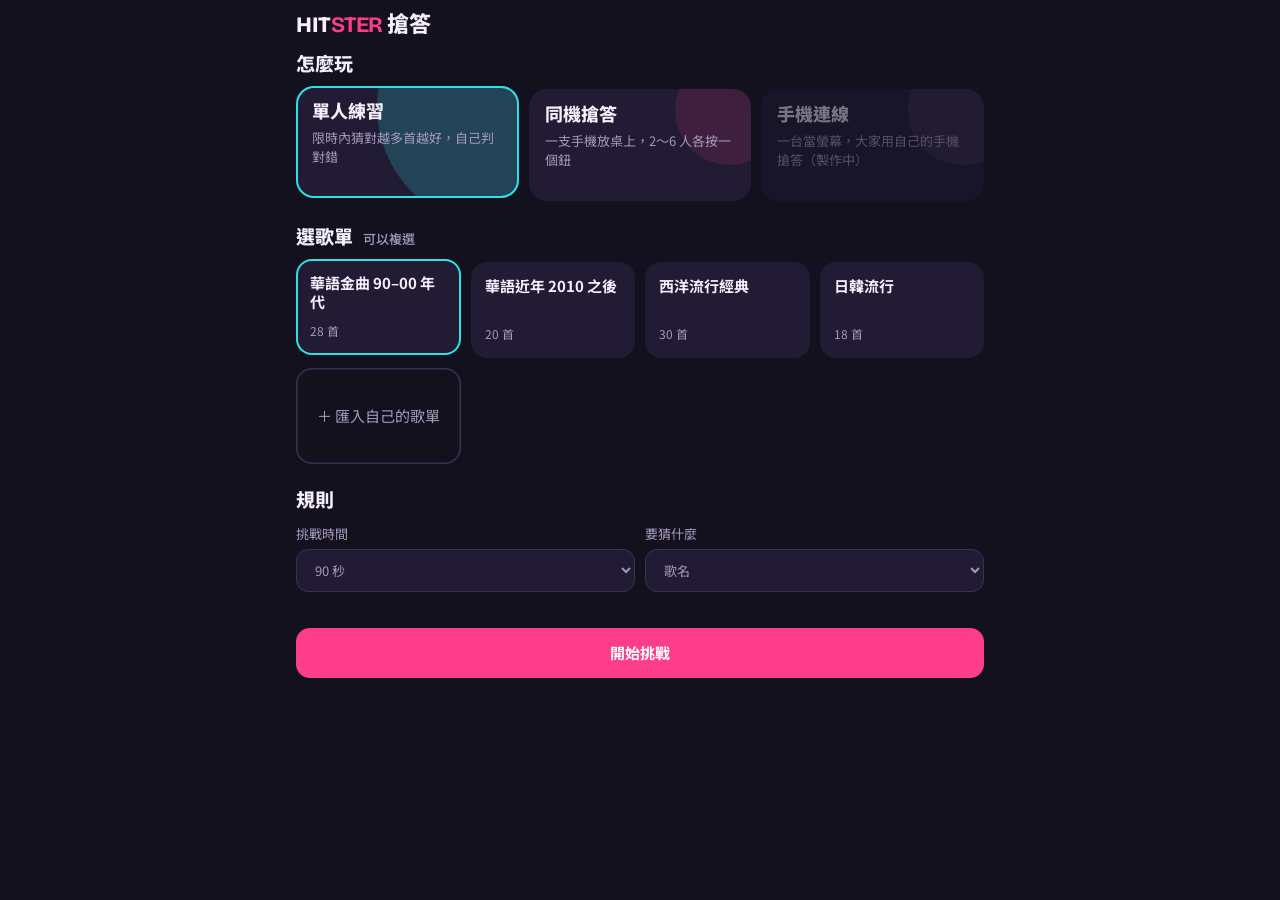
==== classic.html @ 46eaceb6 "Add files via upload 完全更新" ====
<!doctype html>
<html lang="zh-Hant">
<head>
<meta charset="utf-8">
<meta name="viewport" content="width=device-width,initial-scale=1,viewport-fit=cover,user-scalable=no">
<meta name="theme-color" content="#14111f">
<title>朋友版 Hitster（舊版）</title>
<link rel="preconnect" href="https://fonts.googleapis.com">
<link rel="preconnect" href="https://fonts.gstatic.com" crossorigin>
<link rel="stylesheet" href="https://fonts.googleapis.com/css2?family=Bricolage+Grotesque:opsz,wght@12..96,500;12..96,800&family=Noto+Sans+TC:wght@400;500;700;900&display=swap">
<style>
/* Layout: one-screen phone app. Setup → round (song + buzz pads) → reveal/scoreboard */
:root{
  --ink:#14111f; --surface:#211b33; --line:#3a3152;
  --fg:#f4effc; --muted:#a399bd;
  --pink:#ff3d8b; --cyan:#2de2e6; --sun:#ffd23f; --lime:#9be564; --violet:#a98bff; --orange:#ff9f45;
  --display:"Bricolage Grotesque","Noto Sans TC",system-ui,sans-serif;
  --body:"Noto Sans TC",system-ui,-apple-system,"PingFang TC",sans-serif;
  color-scheme:dark;
}
*{box-sizing:border-box}
html,body{height:100%}
body{margin:0;background:var(--ink);color:var(--fg);font:15px/1.6 var(--body);-webkit-tap-highlight-color:transparent;overscroll-behavior:none}
button,input,select,textarea{font:inherit;color:inherit}
button{cursor:pointer;touch-action:manipulation}
:focus-visible{outline:2px solid var(--cyan);outline-offset:2px}
[hidden]{display:none!important}

.app{min-height:100%;display:flex;flex-direction:column;max-width:720px;margin:0 auto;padding-inline:16px;padding-top:env(safe-area-inset-top,0px);padding-bottom:calc(14px + env(safe-area-inset-bottom,0px))}
header.top{display:flex;align-items:center;justify-content:space-between;gap:12px;padding-block:14px}
.logo{font:800 22px/1 var(--display);letter-spacing:-.02em}
.logo b{color:var(--pink)}
.linkbtn{background:none;border:0;color:var(--muted);padding:6px 4px}

h2{font:800 19px/1.2 var(--display);margin:0;display:flex;align-items:baseline;gap:10px;flex-wrap:wrap}
h2 small{font:500 13px var(--body);color:var(--muted)}
.note{font-size:13px;color:var(--muted);margin:0}
.err{color:var(--pink)}
.btn{border:0;border-radius:14px;padding:13px 22px;font-weight:700;background:var(--fg);color:var(--ink);min-height:50px}
.btn.pink{background:var(--pink);color:#fff}
.btn.ghost{background:transparent;color:var(--fg);box-shadow:inset 0 0 0 1.5px var(--line)}
.btn.small{padding:7px 14px;min-height:38px;border-radius:10px;font-weight:500}
.btn:disabled{opacity:.45}
.row{display:flex;flex-wrap:wrap;gap:10px}
.input{flex:1;min-width:0;background:var(--surface);border:1.5px solid var(--line);border-radius:12px;padding:10px 14px}
.input:focus{border-color:var(--cyan);outline:none}
textarea.input{min-height:150px;resize:vertical;width:100%}

/* ---------- setup ---------- */
.setup{display:flex;flex-direction:column;gap:26px;padding-block:4px 20px}
.block{display:flex;flex-direction:column;gap:12px}
.lists{display:grid;grid-template-columns:repeat(auto-fill,minmax(150px,1fr));gap:10px}
.list{position:relative;text-align:left;border:0;border-radius:16px;padding:14px;min-height:96px;background:var(--surface);display:flex;flex-direction:column;justify-content:space-between;gap:8px;box-shadow:inset 0 0 0 2px transparent}
.list .n{font-weight:700;line-height:1.3}
.list .c{font-size:12px;color:var(--muted)}
.list[aria-pressed="true"]{box-shadow:inset 0 0 0 2px var(--cyan)}
.list .mine{position:absolute;top:10px;right:10px;font-size:11px;color:var(--ink);background:var(--sun);border-radius:6px;padding:0 6px}
.list.add{background:transparent;box-shadow:inset 0 0 0 1.5px var(--line);align-items:center;justify-content:center;color:var(--muted);text-align:center}

.players{display:flex;flex-wrap:wrap;gap:8px}
.chip{display:flex;align-items:center;gap:6px;border-radius:999px;padding:4px 6px 4px 12px;background:var(--surface);font-weight:500}
.chip i{width:10px;height:10px;border-radius:50%;flex:none}
.chip button{border:0;background:var(--line);width:24px;height:24px;border-radius:50%;font-size:12px;line-height:1}
.opts{display:grid;grid-template-columns:repeat(auto-fit,minmax(150px,1fr));gap:10px}
.opt{display:flex;flex-direction:column;gap:4px;font-size:13px;color:var(--muted)}
.opt select{flex:none;width:100%}

/* ---------- import sheet ---------- */
.sheet{position:fixed;inset:0;background:rgba(10,8,16,.7);display:flex;align-items:flex-end;justify-content:center;z-index:20}
.sheet .panel{width:100%;max-width:720px;max-height:92%;overflow:auto;background:var(--ink);border-radius:22px 22px 0 0;padding:20px 16px calc(20px + env(safe-area-inset-bottom,0px));display:flex;flex-direction:column;gap:12px;box-shadow:0 -1px 0 var(--line)}

/* ---------- round ---------- */
.round{flex:1;display:flex;flex-direction:column;gap:14px;min-height:0}
.hud{display:flex;justify-content:space-between;align-items:center;font-size:13px;color:var(--muted);font-variant-numeric:tabular-nums}
.stage{flex:1;display:flex;flex-direction:column;align-items:center;justify-content:center;gap:16px;text-align:center;min-height:240px}
.big{font:800 clamp(28px,7.5vw,42px)/1.1 var(--display);letter-spacing:-.02em;text-wrap:balance;margin:0}
.record{width:min(52vw,210px);aspect-ratio:1;max-width:100%;border-radius:50%;
  background:radial-gradient(circle,var(--pink) 0 14%,var(--ink) 14.5% 16%,transparent 16.5%),
  repeating-radial-gradient(circle,#0c0a13 0 2px,#1d1830 2px 4px);
  box-shadow:0 0 0 6px var(--surface),0 18px 50px -10px rgba(255,61,139,.35)}
.spin{animation:spin 1.8s linear infinite}
.paused .spin{animation-play-state:paused}
@keyframes spin{to{transform:rotate(360deg)}}
.timer{font:800 18px var(--display);font-variant-numeric:tabular-nums;color:var(--muted)}
.bar{width:min(70vw,300px);height:6px;border-radius:3px;background:var(--surface);overflow:hidden}
.bar i{display:block;height:100%;width:0;background:var(--cyan)}

.buzzed{font:800 clamp(30px,9vw,48px)/1.1 var(--display)}
.answer{display:flex;gap:14px;align-items:center;text-align:left;background:var(--surface);border-radius:18px;padding:14px;max-width:100%}
.answer img{width:84px;height:84px;border-radius:12px;flex:none;background:var(--line)}
.answer > div{min-width:0}
.answer .y{font:800 36px/1 var(--display);color:var(--sun);font-variant-numeric:tabular-nums}
.answer .t{font-weight:700;font-size:18px;line-height:1.3}

.pads{display:grid;gap:8px;grid-template-columns:repeat(var(--cols,2),minmax(0,1fr))}
.pad{border:0;border-radius:18px;min-height:clamp(70px,13vh,120px);font:800 20px var(--display);color:#14111f;background:var(--c);display:flex;flex-direction:column;align-items:center;justify-content:center;gap:2px;user-select:none;-webkit-user-select:none;transition:transform .08s,opacity .2s}
.pad:active{transform:scale(.97)}
.pad small{font:500 12px var(--body);opacity:.75}
.pad.out{opacity:.22}
.pad.win{outline:4px solid var(--fg);outline-offset:2px}

.board{display:flex;flex-direction:column;gap:6px;width:100%;max-width:420px}
.score{display:grid;grid-template-columns:12px minmax(0,1fr) auto;gap:10px;align-items:center;background:var(--surface);border-radius:12px;padding:8px 14px;text-align:left}
.score i{width:12px;height:12px;border-radius:50%}
.score b{font:800 20px var(--display);font-variant-numeric:tabular-nums}
.score.lead{box-shadow:inset 0 0 0 2px var(--sun)}
.adj{display:flex;gap:4px}
.adj button{width:30px;height:30px;border-radius:8px;border:0;background:var(--line)}

/* ---------- motion ---------- */
.stage:not([hidden]){animation:enter .38s cubic-bezier(.2,.9,.25,1) both}
@keyframes enter{from{opacity:0;transform:translateY(14px) scale(.98)}}
.disc{position:relative;display:grid;place-items:center}
.disc::before,.disc::after{content:"";position:absolute;inset:0;border-radius:50%;border:2px solid var(--pink);animation:ripple 2.4s ease-out infinite;pointer-events:none}
.disc::after{animation-delay:1.2s;border-color:var(--cyan)}
.paused .disc::before,.paused .disc::after{animation-play-state:paused;opacity:0}
@keyframes ripple{from{transform:scale(1);opacity:.7}to{transform:scale(1.65);opacity:0}}
.bar i{transition:width .25s linear,background .3s}
.bar.hot i{background:var(--pink)}
.timer.hot{color:var(--pink);animation:tick 1s ease-in-out infinite}
@keyframes tick{50%{transform:scale(1.15)}}
.flash{position:fixed;inset:0;pointer-events:none;z-index:30;background:var(--flash,var(--pink));opacity:0}
.flash.go{animation:flash .6s ease-out}
@keyframes flash{0%{opacity:.85}100%{opacity:0}}
.slam{animation:slam .55s cubic-bezier(.2,1.6,.4,1) both}
@keyframes slam{from{transform:scale(2.4) rotate(-6deg);opacity:0}}
.shake{animation:shake .42s}
@keyframes shake{20%,60%{transform:translateX(-10px)}40%,80%{transform:translateX(10px)}}
.answer.flipin{animation:flipin .65s cubic-bezier(.2,.9,.3,1.2) both}
@keyframes flipin{from{transform:perspective(700px) rotateY(-95deg);opacity:0}}
.answer.flipin .t,.answer.flipin .note{animation:enter .4s .5s both}
.pad.win{animation:lit .6s}
@keyframes lit{0%{transform:scale(1.08);filter:brightness(1.35)}}
.pad.pop small{display:inline-block;animation:pop .55s cubic-bezier(.2,1.8,.4,1)}
@keyframes pop{40%{transform:scale(2)}}
.pad.justout{animation:shake .4s}
.score{animation:enter .35s both;animation-delay:calc(var(--i,0) * 70ms)}
.btn{transition:transform .1s,opacity .2s}
.btn:active:not(:disabled){transform:scale(.96)}
.list{transition:transform .18s,box-shadow .2s}
.list[aria-pressed="true"]{transform:translateY(-3px)}
.sheet:not([hidden]) .panel{animation:sheetup .35s cubic-bezier(.2,.9,.25,1) both}
@keyframes sheetup{from{transform:translateY(100%)}}
#fx{position:fixed;inset:0;width:100%;height:100%;pointer-events:none;z-index:31}
.setup > .block:last-child{position:sticky;bottom:0;z-index:5;margin-top:-10px;padding:20px 0 calc(4px + env(safe-area-inset-bottom,0px));background:linear-gradient(transparent,var(--ink) 34%)}

/* ---------- modes ---------- */
.modes{display:grid;grid-template-columns:repeat(3,minmax(0,1fr));gap:10px}
.mode{position:relative;overflow:hidden;text-align:left;border:0;border-radius:18px;padding:16px;min-height:112px;background:var(--surface);display:flex;flex-direction:column;gap:6px;box-shadow:inset 0 0 0 2px transparent;transition:transform .3s cubic-bezier(.2,.9,.25,1),box-shadow .2s}
.mode b{position:relative;font:800 18px/1.2 var(--display)}
.mode span{position:relative;font-size:13px;color:var(--muted);line-height:1.45}
.mode::before{content:"";position:absolute;right:-34px;top:-34px;width:110px;height:110px;border-radius:50%;background:var(--c);opacity:.13;transition:transform .6s cubic-bezier(.2,.9,.25,1),opacity .3s}
.mode[aria-pressed="true"]{box-shadow:inset 0 0 0 2px var(--c);transform:translateY(-3px)}
.mode[aria-pressed="true"]::before{transform:scale(2.2);opacity:.2}
.mode:disabled{opacity:.45;cursor:default}
@media (max-width:540px){.modes{grid-template-columns:1fr}.mode{min-height:0}}

/* ---------- practice ---------- */
.practice{flex:1;display:flex;flex-direction:column;gap:10px;min-height:0}
.phud{display:flex;align-items:flex-end;justify-content:space-between;gap:12px}
.clock{font:800 34px/1 var(--display);font-variant-numeric:tabular-nums;letter-spacing:-.02em;display:inline-block}
.clock.hot{color:var(--pink);animation:tick 1s ease-in-out infinite}
.tally{display:flex;align-items:baseline;gap:8px}
.count{font:800 34px/1 var(--display);color:var(--lime);font-variant-numeric:tabular-nums;display:inline-block}
.count.bump{animation:bump .5s cubic-bezier(.2,1.8,.4,1)}
@keyframes bump{40%{transform:scale(1.7)}}
.streak{align-self:center;font:700 13px/1.6 var(--body);color:var(--ink);background:var(--sun);border-radius:999px;padding:1px 10px}
.streak.on{animation:pop .5s cubic-bezier(.2,1.8,.4,1)}
.tbar{height:8px;border-radius:4px;background:var(--surface);overflow:hidden}
.tbar i{display:block;height:100%;transform-origin:left;background:linear-gradient(90deg,var(--cyan),var(--violet),var(--pink),var(--cyan));background-size:300% 100%;animation:flow 4s linear infinite}
@keyframes flow{to{background-position:300% 0}}
.practice.done .phud,.practice.done .tbar{display:none}

.pstage{flex:1;display:flex;flex-direction:column;align-items:center;justify-content:center;gap:20px;text-align:center;min-height:320px}
.cd{font:800 clamp(120px,38vw,200px)/1 var(--display);letter-spacing:-.04em}
.cd.word{font-size:clamp(56px,16vw,96px);color:var(--sun)}
.cd.go{animation:cdin .75s cubic-bezier(.2,.9,.25,1) both}
@keyframes cdin{0%{transform:scale(2.6);opacity:0;filter:blur(8px)}30%{transform:scale(1);opacity:1;filter:blur(0)}80%{transform:scale(.92);opacity:1}100%{transform:scale(.7);opacity:0}}

.orbwrap{position:relative;width:min(60vw,260px);aspect-ratio:1;display:grid;place-items:center;margin:32px 0}
.orbwrap.in{animation:orbin .5s cubic-bezier(.2,1.5,.4,1) both}
@keyframes orbin{from{transform:scale(.55);opacity:0}}
.orbwrap.out{animation:orbout .28s cubic-bezier(.5,0,.75,0) both}
@keyframes orbout{to{transform:translateX(-45%) scale(.7) rotate(-8deg);opacity:0}}
.viz{position:absolute;left:-30%;top:-30%;width:160%;height:160%;pointer-events:none}
.prog{position:absolute;inset:-12px;border-radius:50%;background:conic-gradient(var(--fg) calc(var(--p,0) * 1turn),rgba(255,255,255,.08) 0);-webkit-mask:radial-gradient(farthest-side,transparent calc(100% - 5px),#000 calc(100% - 4px));mask:radial-gradient(farthest-side,transparent calc(100% - 5px),#000 calc(100% - 4px))}
.orb{position:relative;z-index:1;width:100%;height:100%;border-radius:50%;border:0;color:#fff;
  background:radial-gradient(circle at 34% 28%,#ff8cbb 0,var(--pink) 42%,#a3268c 100%);
  box-shadow:0 24px 70px -14px rgba(255,61,139,.65),inset 0 -14px 34px rgba(40,0,40,.3);
  display:flex;flex-direction:column;align-items:center;justify-content:center;gap:4px;user-select:none;-webkit-user-select:none;
  animation:breathe 1.8s ease-in-out infinite;transition:transform .12s}
@keyframes breathe{50%{transform:scale(1.035)}}
.orb:active{transform:scale(.93);animation-play-state:paused}
.orbwrap .record{position:relative;z-index:1;width:100%;max-width:none}
.orb b{font:800 clamp(24px,6.5vw,32px)/1.1 var(--display)}
.orb small{font-size:13px;opacity:.85}

.card{width:min(100%,380px);background:var(--surface);border-radius:24px;padding:18px 18px 16px;display:flex;flex-direction:column;align-items:center;gap:8px;box-shadow:0 30px 60px -24px rgba(0,0,0,.7)}
.card img{width:min(44vw,176px);aspect-ratio:1;border-radius:16px;background:var(--line);box-shadow:0 16px 36px -14px rgba(0,0,0,.8)}
.card .y{font:800 40px/1 var(--display);color:var(--sun);font-variant-numeric:tabular-nums}
.card .t{font:800 22px/1.25 var(--display);text-wrap:balance}
.card .rt{margin:0;font-weight:700;font-size:13px;color:var(--cyan)}
.card .ask{margin-top:4px}
.card.morph{animation:morph .6s cubic-bezier(.2,.9,.25,1.12) both}
@keyframes morph{from{transform:scale(.3);border-radius:50%;opacity:0;filter:blur(6px)}55%{opacity:1;filter:blur(0)}}
.card.goR{animation:goR .4s cubic-bezier(.5,0,.75,0) both}
@keyframes goR{to{transform:translateX(130%) rotate(16deg);opacity:0}}
.card.goL{animation:goL .4s cubic-bezier(.5,0,.75,0) both}
@keyframes goL{20%{transform:translateX(12px)}to{transform:translate(-40%,60%) rotate(-12deg) scale(.8);opacity:0}}
.judge{display:grid;grid-template-columns:1fr 1fr;gap:10px;width:min(100%,380px)}
.jbtn{min-height:64px;border:0;border-radius:18px;font:800 19px var(--display);transition:transform .1s}
.jbtn:active{transform:scale(.95)}
.jbtn.ok{background:var(--lime);color:var(--ink)}
.jbtn.no{background:transparent;color:var(--fg);box-shadow:inset 0 0 0 2px var(--line)}
.kbd{display:none;margin-left:8px;font:500 12px var(--body);opacity:.6;border:1px solid currentColor;border-radius:5px;padding:0 5px;vertical-align:2px}
@media (hover:hover) and (pointer:fine){.kbd{display:inline-block}}

.plast{min-height:50px;display:flex;justify-content:center}
.ptoast{display:flex;align-items:center;gap:10px;background:var(--surface);border-radius:14px;padding:6px 14px 6px 6px;max-width:100%;font-size:13px}
.ptoast img{width:38px;height:38px;border-radius:8px;flex:none;background:var(--line)}
.ptoast .nm{min-width:0;overflow:hidden;text-overflow:ellipsis;white-space:nowrap}
.ptoast.in{animation:toastin .45s cubic-bezier(.2,1.3,.4,1) both}
@keyframes toastin{from{transform:translateY(16px) scale(.9);opacity:0}}
.m{font-weight:900;flex:none}
.m.right{color:var(--lime)} .m.wrong{color:var(--pink)} .m.skip,.m.timeout{color:var(--muted);font-weight:500}

.result{justify-content:flex-start;gap:16px;padding-top:8px}
.res-n{font:800 clamp(96px,30vw,150px)/.9 var(--display);color:var(--lime);font-variant-numeric:tabular-nums;letter-spacing:-.04em}
.res-l{margin:0;font-weight:700;display:flex;align-items:center;gap:10px;flex-wrap:wrap;justify-content:center}
.pb{display:inline-block;background:var(--sun);color:var(--ink);font-weight:900;border-radius:8px;padding:2px 10px;transform:rotate(-6deg)}
.pb.stamp{animation:stamp .55s .9s cubic-bezier(.2,1.6,.4,1) both}
@keyframes stamp{from{transform:scale(3) rotate(-24deg);opacity:0}}
.stats{display:grid;grid-template-columns:repeat(3,minmax(0,1fr));gap:8px;width:100%;max-width:420px}
.stat{background:var(--surface);border-radius:14px;padding:10px 6px;animation:enter .4s both;animation-delay:calc(.6s + var(--i) * 90ms)}
.stat b{display:block;font:800 22px/1.2 var(--display);font-variant-numeric:tabular-nums}
.stat span{font-size:12px;color:var(--muted)}
.hist{list-style:none;margin:0;padding:0;width:100%;max-width:420px;display:flex;flex-direction:column;gap:6px}
.hist li{display:grid;grid-template-columns:44px 40px minmax(0,1fr) 36px;gap:10px;align-items:center;background:var(--surface);border-radius:12px;padding:6px;text-align:left;animation:enter .35s both;animation-delay:calc(1s + var(--i) * 45ms)}
.hist .m{text-align:center;font-size:13px}
.hist img{width:40px;height:40px;border-radius:8px;background:var(--line)}
.hist .nm{min-width:0;display:flex;flex-direction:column;line-height:1.35}
.hist .nm b,.hist .nm small{overflow:hidden;text-overflow:ellipsis;white-space:nowrap}
.hist .nm small{color:var(--muted)}
.hist button{border:0;background:var(--line);border-radius:10px;width:36px;height:36px;font-size:12px}
.hist button.on{background:var(--cyan);color:var(--ink)}

.shock{position:fixed;width:80px;height:80px;margin:-40px 0 0 -40px;border-radius:50%;border:3px solid var(--c);pointer-events:none;z-index:28;animation:shock .75s cubic-bezier(.1,.8,.3,1) forwards}
@keyframes shock{from{transform:scale(.3);opacity:1}to{transform:scale(6);opacity:0;border-width:1px}}
.float{position:fixed;z-index:32;font:800 24px var(--display);color:var(--lime);pointer-events:none;animation:floatup .9s cubic-bezier(.2,.8,.3,1) forwards}
@keyframes floatup{from{transform:translate(-50%,0) scale(.6);opacity:0}20%{opacity:1;transform:translate(-50%,-12px) scale(1.25)}to{transform:translate(-50%,-64px) scale(1);opacity:0}}
#vig{position:fixed;inset:0;pointer-events:none;z-index:27;box-shadow:inset 0 0 0 0 rgba(255,61,139,0)}
#vig.on{animation:heart 1s ease-in-out infinite}
@keyframes heart{0%,100%{box-shadow:inset 0 0 90px 0 rgba(255,61,139,.12)}15%{box-shadow:inset 0 0 120px 24px rgba(255,61,139,.42)}}

@media (prefers-reduced-motion:reduce){*,*::before,*::after{animation:none!important;transition:none!important}}
</style>
</head>
<body>
<div class="app">
  <header class="top">
    <div class="logo">HIT<b>STER</b> 搶答</div>
    <button id="quitBtn" class="linkbtn" hidden>結束這局</button>
  </header>

  <!-- ================= SETUP ================= -->
  <section id="setup" class="setup">
    <div class="block">
      <h2>怎麼玩</h2>
      <div id="modes" class="modes">
        <button class="mode" data-mode="practice" style="--c:var(--cyan)"><b>單人練習</b><span>限時內猜對越多首越好，自己判對錯</span></button>
        <button class="mode" data-mode="party" style="--c:var(--pink)"><b>同機搶答</b><span>一支手機放桌上，2～6 人各按一個鈕</span></button>
        <button class="mode" data-mode="online" style="--c:var(--violet)" disabled><b>手機連線</b><span>一台當螢幕，大家用自己的手機搶答（製作中）</span></button>
      </div>
    </div>

    <div class="block">
      <h2>選歌單 <small>可以複選</small></h2>
      <div id="lists" class="lists"></div>
    </div>

    <div class="block" id="playersBlock">
      <h2>玩家 <small>每人一個搶答鈕，最多 6 人</small></h2>
      <div id="players" class="players"></div>
      <div class="row">
        <input id="newPlayer" class="input" placeholder="輸入名字後按加入" maxlength="8" enterkeyhint="done">
        <button id="addPlayer" class="btn small">加入</button>
      </div>
    </div>

    <div class="block">
      <h2>規則</h2>
      <div class="opts">
        <label class="opt" data-practice>挑戰時間
          <select id="optDur" class="input">
            <option value="60">60 秒</option>
            <option value="90" selected>90 秒</option>
            <option value="120">2 分鐘</option>
            <option value="180">3 分鐘</option>
          </select>
        </label>
        <label class="opt">要猜什麼
          <select id="optGuess" class="input">
            <option value="歌名">歌名</option>
            <option value="歌手">歌手</option>
            <option value="歌名＋歌手">歌名＋歌手</option>
            <option value="年份（差 2 年內算對）">年份（差 2 年內）</option>
          </select>
        </label>
        <label class="opt" data-party>答錯怎麼辦
          <select id="optWrong" class="input">
            <option value="lock">這首不能再搶</option>
            <option value="minus">扣 1 分，可再搶</option>
          </select>
        </label>
        <label class="opt" data-party>獲勝分數
          <select id="optWin" class="input">
            <option value="5">先到 5 分</option>
            <option value="10" selected>先到 10 分</option>
            <option value="0">不設上限</option>
          </select>
        </label>
      </div>
    </div>

    <div class="block">
      <button id="startBtn" class="btn pink">開始遊戲</button>
      <p id="setupMsg" class="note"></p>
    </div>
  </section>

  <!-- ================= ROUND ================= -->
  <section id="round" class="round" hidden>
    <div class="hud"><span id="hudRound">第 1 首</span><span id="hudGuess">猜歌名</span></div>

    <div id="vReady" class="stage">
      <div class="record"></div>
      <p id="readyMsg" class="big">準備好了嗎？</p>
      <button id="playBtn" class="btn pink" disabled>播放下一首</button>
    </div>

    <div id="vPlay" class="stage" hidden>
      <div class="orbwrap"><canvas id="viz2" class="viz" aria-hidden="true"></canvas><div id="prog2" class="prog"></div>
        <div class="record spin"></div></div>
      <div class="bar" id="bar"><i id="barFill"></i></div>
      <div id="timer" class="timer">0:30</div>
      <div class="row" style="justify-content:center">
        <button id="replayBtn" class="btn ghost small">重聽</button>
        <button id="revealBtn" class="btn ghost small">沒人答得出來，看答案</button>
      </div>
    </div>

    <div id="vBuzz" class="stage" hidden>
      <div id="buzzName" class="buzzed">小明 搶答！</div>
      <p class="note" id="buzzHint">請說出答案</p>
      <div class="row" style="justify-content:center">
        <button id="rightBtn" class="btn pink">答對</button>
        <button id="wrongBtn" class="btn ghost">答錯</button>
      </div>
    </div>

    <div id="vReveal" class="stage" hidden>
      <div id="revealHead" class="note"></div>
      <div id="answer" class="answer"></div>
      <div id="board" class="board"></div>
      <button id="nextBtn" class="btn pink">播放下一首</button>
    </div>

    <div id="pads" class="pads"></div>
  </section>

  <!-- ================= PRACTICE ================= -->
  <section id="practice" class="practice" hidden>
    <div class="phud">
      <div id="pClock" class="clock">1:30</div>
      <div class="tally"><span id="pStreak" class="streak" hidden></span><span id="pCount" class="count">0</span><span class="note">首答對</span></div>
    </div>
    <div class="tbar"><i id="pBar"></i></div>

    <div id="pCd" class="pstage">
      <div id="cdNum" class="cd">3</div>
      <p class="note">聽出來就按大圓鈕，看答案後自己判對錯</p>
    </div>

    <div id="pPlay" class="pstage" hidden>
      <div id="orbwrap" class="orbwrap">
        <canvas id="viz" class="viz" aria-hidden="true"></canvas>
        <div id="prog" class="prog"></div>
        <button id="orb" class="orb"><b id="orbLabel">我知道了！</b><small id="orbSub">聽出來就按</small></button>
      </div>
      <button id="skipBtn" class="btn ghost small">跳過這首<span class="kbd">S</span></button>
    </div>

    <div id="pJudge" class="pstage" hidden>
      <div id="pCard" class="card"></div>
      <div class="judge">
        <button id="noBtn" class="jbtn no">沒猜對<span class="kbd">←</span></button>
        <button id="okBtn" class="jbtn ok">猜對了<span class="kbd">→</span></button>
      </div>
    </div>

    <div id="pResult" class="pstage result" hidden></div>
    <div id="pLast" class="plast" aria-live="polite"></div>
  </section>
</div>
<div id="vig"></div>

<!-- ================= IMPORT SHEET ================= -->
<div id="sheet" class="sheet" hidden>
  <div class="panel" role="dialog" aria-labelledby="sheetTitle">
    <h2 id="sheetTitle">匯入歌單</h2>
    <input id="impName" class="input" placeholder="歌單名稱，例如：大學同學" maxlength="20">
    <textarea id="impText" class="input" placeholder="一行一首，寫「歌名 歌手」就好&#10;小幸運 田馥甄&#10;Dancing Queen ABBA&#10;倔強 五月天&#10;&#10;也可以直接貼 Apple Music 歌曲連結"></textarea>
    <div class="row">
      <label class="btn ghost small" style="display:inline-grid;place-items:center">從檔案讀取（.txt / .csv）<input id="impFile" type="file" accept=".txt,.csv,text/plain,text/csv" hidden></label>
    </div>
    <p class="note">朋友可以各自把想放的歌傳給你，貼在一起就好。歌曲會在遊戲中才去 Apple Music 曲庫找，找不到的會自動跳過。</p>
    <div class="row">
      <button id="impSave" class="btn pink">儲存歌單</button>
      <button id="impDelete" class="btn ghost" hidden>刪除這份歌單</button>
      <button id="impCancel" class="btn ghost">取消</button>
    </div>
  </div>
</div>

<div id="flashEl" class="flash"></div>
<canvas id="fx"></canvas>
<audio id="player" preload="auto" playsinline></audio>

<script src="songs-data.js"></script>
<script>
(() => {
const $ = s => document.querySelector(s);
const esc = s => String(s ?? "").replace(/[&<>"']/g, c => ({"&":"&amp;","<":"&lt;",">":"&gt;",'"':"&quot;","'":"&#39;"}[c]));
const store = {
  get(k, d){ try{ const v = localStorage.getItem(k); return v ? JSON.parse(v) : d; }catch{ return d; } },
  set(k, v){ try{ localStorage.setItem(k, JSON.stringify(v)); }catch{} }
};
const shuffle = a => { a = a.slice(); for (let i = a.length - 1; i > 0; i--) { const j = Math.random() * (i + 1) | 0; [a[i], a[j]] = [a[j], a[i]]; } return a; };

/* ---------- built-in playlists: looked up ahead of time by build-songs.js ---------- */
const DATA = window.SONG_DATA || { lists: [] };
const BUILTIN = DATA.lists.filter(l => l.songs && l.songs.length);
const linesOf = txt => txt.split(/\r?\n/).map(s => s.replace(/^\s*\d+[.、)）]\s*/, "").replace(/[,，\t;]+/g, " ").trim()).filter(Boolean);
let custom = store.get("hitsterLists", []);
let selected = new Set(store.get("hitsterSel", []));
const countOf = l => Array.isArray(l.songs) ? l.songs.length : linesOf(l.songs).length;
let players = store.get("hitsterPlayers", ["玩家 1", "玩家 2"]);
const COLORS = ["--pink","--cyan","--sun","--lime","--violet","--orange"];
const colorOf = i => `var(${COLORS[i % COLORS.length]})`;

/* ---------- song lookup: Apple Music first, Deezer as backup ---------- */
let cbN = 0;
function jsonp(url, param = "callback"){
  return new Promise((res, rej) => {
    const name = "hcb" + (++cbN) + "x" + Math.floor(Math.random() * 1e6);
    const s = document.createElement("script");
    const t = setTimeout(() => { cleanup(); rej(new Error("timeout")); }, 9000);
    function cleanup(){ clearTimeout(t); delete window[name]; s.remove(); }
    window[name] = d => { cleanup(); res(d); };
    s.onerror = () => { cleanup(); rej(new Error("script")); };
    s.src = url + (url.includes("?") ? "&" : "?") + param + "=" + name;
    document.head.appendChild(s);
  });
}
async function getJSON(url, jsonpUrl){
  try { return await jsonp(jsonpUrl || url); }
  catch { const r = await fetch(url); if (!r.ok) throw new Error("http " + r.status); return await r.json(); }
}
const norm = s => (s || "").toLowerCase().replace(/[\(\[（【].*?[\)\]）】]/g, "").replace(/\s*-\s*(remaster|live|single|version).*$/i, "").replace(/[^\p{L}\p{N}]/gu, "");

/* Apple */
async function appleSearch(line){
  let m = line.match(/music\.apple\.com\/([a-z]{2})\/.*?(?:[?&]i=|\/song\/[^/]+\/)(\d+)/i);
  if (m) {
    const d = await getJSON(`https://itunes.apple.com/lookup?id=${m[2]}&country=${m[1]}&entity=song`);
    return (d.results || []).find(r => r.previewUrl) || null;
  }
  const d = await getJSON(`https://itunes.apple.com/search?term=${encodeURIComponent(line)}&country=TW&media=music&entity=song&limit=10`);
  const res = (d.results || []).filter(r => r.previewUrl);
  if (!res.length) return null;
  // same song, earliest release → avoids remasters / compilations giving a late year
  const key = norm(res[0].trackName), artist = res[0].artistName;
  const same = res.filter(r => norm(r.trackName) === key && r.artistName === artist && r.releaseDate);
  same.sort((a, b) => a.releaseDate.localeCompare(b.releaseDate));
  return same[0] || res[0];
}

/* Deezer */
const dz = path => { const u = `https://api.deezer.com/${path}`; return getJSON(u, u + (u.includes("?") ? "&" : "?") + "output=jsonp"); };
async function deezerSearch(line){
  if (/music\.apple\.com/i.test(line)) return null;
  const d = await dz(`search?q=${encodeURIComponent(line)}&limit=10`);
  if (d && d.error) throw new Error("deezer");
  const res = (d.data || []).filter(r => r.preview);
  if (!res.length) return null;
  const key = norm(res[0].title), artist = res[0].artist && res[0].artist.name;
  const pick = res.find(r => norm(r.title) === key && r.artist && r.artist.name === artist) || res[0];
  let date = "";
  try { const al = await dz(`album/${pick.album.id}`); date = al.release_date || ""; } catch {}
  return {
    trackName: pick.title, artistName: pick.artist ? pick.artist.name : "",
    releaseDate: date && date !== "0000-00-00" ? date : "",
    previewUrl: pick.preview, artworkUrl100: pick.album ? (pick.album.cover_medium || "") : "", source: "Deezer"
  };
}

let appleDown = false, deezerDown = false;
async function resolve(line){
  if (!appleDown) {
    try { return await appleSearch(line); }
    catch { appleDown = true; console.warn("Apple Music 連不上，改用 Deezer"); }
  }
  if (!deezerDown) {
    try { return await deezerSearch(line); }
    catch { deezerDown = true; }
  }
  const hint = location.protocol.startsWith("http") && window.top === window.self
    ? "Apple Music 和 Deezer 都連不上。請確認網路正常，並關閉廣告封鎖外掛、Brave 防護或 VPN 後再試。"
    : "目前是在預覽視窗或本機檔案中開啟，請改用 GitHub Pages 的網址打開。";
  appleDown = deezerDown = false;   // let "再試一次" try both again
  const e = new Error(hint); e.network = true; throw e;
}

/* ================= SETUP ================= */
function allLists(){ return [...BUILTIN, ...custom]; }
if (!BUILTIN.length) $("#setupMsg").textContent = "還沒有內建歌單資料（songs-data.js）。請到 GitHub 的 Actions 分頁確認「更新歌單並發布網站」已經跑完。";
if (![...selected].some(id => [...BUILTIN, ...custom].some(l => l.id === id)) && BUILTIN[0]) selected.add(BUILTIN[0].id);
function renderLists(){
  $("#lists").innerHTML = allLists().map(l => {
    const n = countOf(l), mine = l.id.startsWith("c-");
    return `<button class="list" data-id="${l.id}" aria-pressed="${selected.has(l.id)}">
      ${mine ? `<span class="mine">自訂</span>` : ""}
      <span class="n">${esc(l.name)}</span><span class="c">${n} 首${mine ? " · 長按編輯" : ""}</span></button>`;
  }).join("") + `<button class="list add" id="addList">＋ 匯入自己的歌單</button>`;
}
let pressT = null, longPressed = false;
$("#lists").addEventListener("pointerdown", e => {
  const b = e.target.closest(".list[data-id^='c-']"); if (!b) return;
  longPressed = false;
  pressT = setTimeout(() => { longPressed = true; openSheet(b.dataset.id); }, 550);
});
["pointerup","pointerleave","pointercancel"].forEach(t => $("#lists").addEventListener(t, () => clearTimeout(pressT)));
$("#lists").addEventListener("contextmenu", e => { if (e.target.closest(".list[data-id^='c-']")) e.preventDefault(); });
$("#lists").addEventListener("click", e => {
  if (e.target.closest("#addList")) return openSheet(null);
  const b = e.target.closest(".list[data-id]"); if (!b || longPressed) return;
  const id = b.dataset.id;
  selected.has(id) ? selected.delete(id) : selected.add(id);
  haptic("tap");
  store.set("hitsterSel", [...selected]); renderLists();
});

/* import sheet */
let editing = null;
function openSheet(id){
  editing = id;
  const l = custom.find(c => c.id === id);
  $("#sheetTitle").textContent = l ? "編輯歌單" : "匯入歌單";
  $("#impName").value = l ? l.name : "";
  $("#impText").value = l ? l.songs : "";
  $("#impDelete").hidden = !l;
  $("#impDelete").textContent = "刪除這份歌單";
  $("#sheet").hidden = false;
}
$("#impCancel").onclick = () => $("#sheet").hidden = true;
$("#sheet").onclick = e => { if (e.target.id === "sheet") $("#sheet").hidden = true; };
$("#impFile").onchange = async e => {
  const f = e.target.files[0]; if (!f) return;
  const t = await f.text();
  $("#impText").value = ($("#impText").value.trim() + "\n" + t).trim();
  if (!$("#impName").value) $("#impName").value = f.name.replace(/\.\w+$/, "");
  e.target.value = "";
};
$("#impSave").onclick = () => {
  const songs = linesOf($("#impText").value).join("\n");
  if (!songs) { $("#impText").focus(); return; }
  const name = $("#impName").value.trim() || `我的歌單 ${custom.length + 1}`;
  if (editing) Object.assign(custom.find(c => c.id === editing), { name, songs });
  else { const id = "c-" + Date.now(); custom.push({ id, name, songs }); selected.add(id); }
  store.set("hitsterLists", custom); store.set("hitsterSel", [...selected]);
  $("#sheet").hidden = true; renderLists();
};
$("#impDelete").onclick = () => {
  const b = $("#impDelete");
  if (b.textContent !== "確定刪除？") { b.textContent = "確定刪除？"; return; }
  custom = custom.filter(c => c.id !== editing); selected.delete(editing);
  store.set("hitsterLists", custom); store.set("hitsterSel", [...selected]);
  $("#sheet").hidden = true; renderLists();
};

/* players */
function renderPlayers(){
  $("#players").innerHTML = players.length
    ? players.map((p, i) => `<span class="chip"><i style="background:${colorOf(i)}"></i>${esc(p)}<button data-rm="${i}" aria-label="移除 ${esc(p)}">✕</button></span>`).join("")
    : `<span class="note">沒有玩家也能玩：只播歌、看答案，不計分。</span>`;
  $("#addPlayer").disabled = players.length >= 6;
  store.set("hitsterPlayers", players);
}
$("#players").onclick = e => { const b = e.target.closest("[data-rm]"); if (b) { players.splice(+b.dataset.rm, 1); renderPlayers(); } };
function addPlayer(){
  const v = $("#newPlayer").value.trim();
  if (!v || players.length >= 6) return;
  players.push(v); $("#newPlayer").value = ""; renderPlayers();
}
$("#addPlayer").onclick = addPlayer;
$("#newPlayer").addEventListener("keydown", e => { if (e.key === "Enter") addPlayer(); });

/* ================= HAPTICS ================= */
// Android: Vibration API with patterns. iPhone (iOS 18+): toggling a hidden switch gives a light tap.
const hapticLabel = (() => {
  const l = document.createElement("label"), i = document.createElement("input");
  i.type = "checkbox"; i.setAttribute("switch", ""); i.tabIndex = -1;
  l.setAttribute("aria-hidden", "true"); l.style.display = "none";
  l.appendChild(i); document.body.appendChild(l); return l;
})();
const canVibrate = typeof navigator.vibrate === "function";
const HAPTIC = {
  tap:     [15],
  start:   [30],
  buzz:    [180],
  wrong:   [70, 60, 70],
  right:   [40, 40, 40, 40, 120],
  tick:    [25],
  win:     [100, 60, 100, 60, 300]
};
function haptic(kind){
  const pat = HAPTIC[kind] || [20];
  if (canVibrate) { try { navigator.vibrate(pat); } catch {} return; }
  // iOS: one light tap per pulse in the pattern
  let t = 0;
  pat.forEach((ms, k) => {
    if (k % 2 === 0) setTimeout(() => { try { hapticLabel.click(); } catch {} }, t);
    t += ms;
  });
}

/* ================= MOTION ================= */
const reduce = matchMedia("(prefers-reduced-motion: reduce)").matches;
const hexOf = i => getComputedStyle(document.documentElement).getPropertyValue(COLORS[i % COLORS.length]).trim();
function restart(el, cls){ el.classList.remove(cls); void el.offsetWidth; el.classList.add(cls); }
function flash(i){ const f = $("#flashEl"); f.style.setProperty("--flash", hexOf(i)); restart(f, "go"); }
function rollYear(el, y){
  const t = +y;
  if (!t || reduce) { el.textContent = y; return; }
  const from = t - 35, dur = 1000, t0 = performance.now();
  (function f(now){
    const p = Math.min(1, (now - t0) / dur), e = 1 - Math.pow(1 - p, 3);
    el.textContent = Math.round(from + (t - from) * e);
    if (p < 1) requestAnimationFrame(f);
  })(t0);
}
const fx = $("#fx"), fctx = fx.getContext("2d");
let parts = [], fxOn = false;
function confetti(colors, n = 110, ox = .5, oy = .42){
  if (reduce) return;
  const dpr = devicePixelRatio || 1;
  fx.width = innerWidth * dpr; fx.height = innerHeight * dpr; fctx.setTransform(dpr, 0, 0, dpr, 0, 0);
  for (let k = 0; k < n; k++) parts.push({
    x: innerWidth * ox + (Math.random() - .5) * 60, y: innerHeight * oy,
    vx: (Math.random() - .5) * 15, vy: -Math.random() * 13 - 5,
    w: Math.random() * 7 + 5, h: Math.random() * 4 + 3, c: colors[k % colors.length],
    a: Math.random() * 6, va: (Math.random() - .5) * .45, life: 0
  });
  if (!fxOn) { fxOn = true; requestAnimationFrame(stepFx); }
}
function stepFx(){
  fctx.clearRect(0, 0, innerWidth, innerHeight);
  parts = parts.filter(p => p.y < innerHeight + 30 && p.life < 260);
  for (const p of parts) {
    p.vy += .42; p.vx *= .985; p.x += p.vx; p.y += p.vy; p.a += p.va; p.life++;
    fctx.save(); fctx.translate(p.x, p.y); fctx.rotate(p.a);
    fctx.fillStyle = p.c; fctx.fillRect(-p.w / 2, -p.h / 2, p.w, p.h * Math.abs(Math.cos(p.a * 1.7)) + 1);
    fctx.restore();
  }
  if (parts.length) requestAnimationFrame(stepFx); else { fxOn = false; fctx.clearRect(0, 0, innerWidth, innerHeight); }
}

/* ================= GAME ================= */
const player = $("#player");
let G = null;
const VIEWS = ["vReady","vPlay","vBuzz","vReveal"];
const show = v => { VIEWS.forEach(x => $("#" + x).hidden = x !== v); if (!P) $("#vig").classList.remove("on"); };

function silentWav(){
  const n = 800, b = new ArrayBuffer(44 + n), v = new DataView(b);
  const w = (o, s) => [...s].forEach((c, i) => v.setUint8(o + i, c.charCodeAt(0)));
  w(0,"RIFF"); v.setUint32(4,36+n,true); w(8,"WAVE"); w(12,"fmt "); v.setUint32(16,16,true); v.setUint16(20,1,true); v.setUint16(22,1,true);
  v.setUint32(24,8000,true); v.setUint32(28,8000,true); v.setUint16(32,1,true); v.setUint16(34,8,true); w(36,"data"); v.setUint32(40,n,true);
  for (let i = 0; i < n; i++) v.setUint8(44 + i, 128);
  return URL.createObjectURL(new Blob([b], { type:"audio/wav" }));
}
let wakeLock = null;
async function keepAwake(){ try { if ("wakeLock" in navigator) wakeLock = await navigator.wakeLock.request("screen"); } catch {} }
document.addEventListener("visibilitychange", () => { if ((G || P) && document.visibilityState === "visible") keepAwake(); });

function buildItems(){
  const seen = new Set(), items = [];
  allLists().filter(l => selected.has(l.id)).forEach(l => {
    if (Array.isArray(l.songs)) l.songs.forEach(x => {
      const k = x.k || x.u; if (seen.has(k)) return; seen.add(k);
      items.push({ ready: { trackName: x.title || x.t, artistName: x.artist || x.a, releaseDate: x.y ? String(x.y) : "", previewUrl: x.u, artworkUrl100: x.art } });
    });
    else linesOf(l.songs).forEach(line => {
      const k = "q:" + line.toLowerCase(); if (seen.has(k)) return; seen.add(k);
      items.push({ line });
    });
  });
  return items;
}

$("#startBtn").onclick = async () => {
  const items = buildItems();
  if (!items.length) { $("#setupMsg").textContent = "請至少選一份歌單。"; return; }
  $("#setupMsg").textContent = "";
  const lines = items;
  try { player.src = silentWav(); await player.play(); player.pause(); } catch {}
  keepAwake();
  if (mode === "practice") return startPractice(items);
  requestAnimationFrame(gFrame);
  G = {
    queue: shuffle(lines), total: lines.length, n: 0, next: null, cur: null,
    scores: players.map(() => 0), locked: new Set(), buzzer: -1,
    guess: $("#optGuess").value, wrong: $("#optWrong").value, win: +$("#optWin").value, over: false
  };
  $("#setup").hidden = true; $("#round").hidden = false; $("#quitBtn").hidden = false;
  $("#hudGuess").textContent = "猜" + G.guess;
  renderPads();
  show("vReady");
  $("#readyMsg").textContent = "準備好了嗎？";
  prepareNext();
};

async function prepareNext(){
  G.next = null;
  $("#playBtn").disabled = true; $("#nextBtn").disabled = true;
  $("#playBtn").textContent = $("#nextBtn").textContent = "找歌中…";
  while (G && G.queue.length) {
    const line = G.queue.shift();
    try {
      const r = line.ready || await resolve(line.line);
      if (r) { G.next = r; break; }
    } catch (e) {
      if (e.network) { G.queue.unshift(line); $("#readyMsg").textContent = e.message; $("#readyMsg").classList.add("err"); show("vReady");
        $("#playBtn").disabled = false; $("#playBtn").textContent = "再試一次"; $("#playBtn").onclick = () => { $("#readyMsg").classList.remove("err"); $("#playBtn").onclick = playNext; prepareNext(); }; return; }
    }
  }
  if (!G) return;
  $("#playBtn").onclick = playNext;
  if (G.over) { $("#playBtn").disabled = $("#nextBtn").disabled = false; $("#nextBtn").textContent = "看最後結果"; return; }
  $("#playBtn").disabled = $("#nextBtn").disabled = false;
  $("#playBtn").textContent = $("#nextBtn").textContent = G.next ? "播放下一首" : "看最後結果";
}

function playNext(){
  haptic("start");
  if (!G.next) return finish();
  G.cur = G.next; G.n++;
  G.locked = new Set(); G.buzzer = -1;
  $("#hudRound").textContent = `第 ${G.n} 首`;
  player.src = G.cur.previewUrl;
  player.currentTime = 0;
  player.play().catch(() => {});
  show("vPlay");
  renderPads();
  prepareNext();
}
$("#nextBtn").onclick = () => playNext();
$("#replayBtn").onclick = () => { player.currentTime = 0; player.play().catch(()=>{}); };
$("#revealBtn").onclick = () => reveal(-1);

player.addEventListener("timeupdate", () => {
  if (!G || !G.cur) return;
  const d = isFinite(player.duration) && player.duration > 0 ? player.duration : 30;
  $("#timer").textContent = `0:${String(Math.max(0, Math.ceil(d - player.currentTime))).padStart(2, "0")}`;
  $("#barFill").style.width = Math.min(100, player.currentTime / d * 100) + "%";
  const hot = !player.paused && d - player.currentTime <= 5;
  const sec = Math.ceil(d - player.currentTime);
  if (hot && sec !== G.lastTick) { G.lastTick = sec; haptic("tick"); }
  $("#bar").classList.toggle("hot", hot); $("#timer").classList.toggle("hot", hot);
  $("#prog2").style.setProperty("--p", Math.min(1, player.currentTime / d));
  if (!P) $("#vig").classList.toggle("on", hot && !$("#vPlay").hidden);
});
player.addEventListener("play", () => $("#vPlay").classList.remove("paused"));
player.addEventListener("pause", () => $("#vPlay").classList.add("paused"));
player.addEventListener("ended", () => { if (G && !$("#vPlay").hidden) $("#timer").textContent = "時間到，可以按重聽或看答案"; });

/* buzz pads */
function renderPads(){
  const pads = $("#pads");
  if (!players.length) { pads.innerHTML = ""; return; }
  pads.style.setProperty("--cols", players.length <= 2 ? players.length : players.length <= 4 ? 2 : 3);
  pads.innerHTML = players.map((p, i) =>
    `<button class="pad ${G.locked.has(i) ? "out" : ""} ${G.buzzer === i ? "win" : ""} ${G.pop === i ? "pop" : ""} ${G.justOut === i ? "justout" : ""}" data-p="${i}" style="--c:${colorOf(i)}">
      ${esc(p)}<small>${G.scores[i]} 分</small></button>`).join("");
  G.pop = G.justOut = -1;
}
$("#pads").addEventListener("pointerdown", e => {
  const b = e.target.closest(".pad"); if (!b || !G) return;
  e.preventDefault();
  const i = +b.dataset.p;
  if ($("#vPlay").hidden || G.locked.has(i) || G.buzzer >= 0) return;
  G.buzzer = i;
  player.pause();
  haptic("buzz");
  $("#buzzName").textContent = `${players[i]} 搶答！`;
  $("#buzzName").style.color = colorOf(i);
  $("#buzzHint").textContent = `請說出${G.guess}`;
  show("vBuzz"); renderPads();
  flash(i); restart($("#buzzName"), "slam"); shockAt(b, hexOf(i)); shockAt(b, "#f4effc");
});
$("#rightBtn").onclick = () => { const i = G.buzzer; if (i < 0) return; G.scores[i]++; G.pop = i; haptic("right"); { const pd = $(`.pad[data-p="${i}"]`); if (pd) floatAt(pd, "+1"); } reveal(i); confetti([hexOf(i), "#f4effc", hexOf(i + 2)]); };
$("#wrongBtn").onclick = () => {
  const i = G.buzzer; if (i < 0 || G.judging) return;
  G.judging = true;
  restart($("#buzzName"), "shake");
  haptic("wrong");
  setTimeout(() => { G.judging = false; wrongDone(i); }, 450);
};
function wrongDone(i){
  if (!G) return;
  G.buzzer = -1; G.justOut = i;
  if (G.wrong === "lock") G.locked.add(i); else G.scores[i]--;
  if (G.locked.size >= players.length) return reveal(-1);
  show("vPlay"); renderPads();
  player.play().catch(() => {});
}

function reveal(winner){
  const r = G.cur;
  const y = r.releaseDate ? r.releaseDate.slice(0, 4) : "?";
  $("#revealHead").textContent = winner >= 0 ? `${players[winner]} 答對，+1 分` : "答案是";
  $("#revealHead").style.color = winner >= 0 ? colorOf(winner) : "";
  $("#answer").className = "card";
  $("#answer").innerHTML = `<img alt="" src="${art(r, 300)}"><div class="y">${esc(y)}</div><div class="t">${esc(r.trackName)}</div><div class="note">${esc(r.artistName)}</div>`;
  restart($("#answer"), "morph");
  rollYear($("#answer .y"), y);
  renderBoard();
  G.buzzer = -1; G.locked = new Set(players.map((_, i) => i));
  renderPads();
  show("vReveal");
  if (!player.paused && winner >= 0) player.pause();
  const champ = G.win ? G.scores.findIndex(s => s >= G.win) : -1;
  if (champ >= 0) { G.over = true; $("#nextBtn").textContent = "看最後結果"; $("#nextBtn").onclick = finish; }
}
function renderBoard(final){
  if (!players.length) { $("#board").innerHTML = ""; return; }
  const max = Math.max(...G.scores);
  const order = players.map((p, i) => i).sort((a, b) => G.scores[b] - G.scores[a]);
  $("#board").innerHTML = order.map((i, k) => `<div class="score ${G.scores[i] === max && max > 0 ? "lead" : ""}" style="--i:${k}">
    <i style="background:${colorOf(i)}"></i><span>${esc(players[i])}</span>
    <span class="adj">${final ? "" : `<button data-adj="${i}" data-d="-1" aria-label="${esc(players[i])} 減 1 分">−</button><button data-adj="${i}" data-d="1" aria-label="${esc(players[i])} 加 1 分">＋</button>`}<b>${G.scores[i]}</b></span></div>`).join("");
}
$("#board").onclick = e => {
  const b = e.target.closest("[data-adj]"); if (!b) return;
  G.scores[+b.dataset.adj] += +b.dataset.d; renderBoard(); renderPads();
};
function finish(){
  player.pause();
  show("vReveal");
  const max = players.length ? Math.max(...G.scores) : 0;
  const winners = players.filter((_, i) => G.scores[i] === max);
  $("#revealHead").textContent = "";
  $("#answer").className = "answer";
  $("#answer").innerHTML = `<div style="text-align:center;width:100%"><div class="big">${players.length ? (max > 0 ? esc(winners.join("、")) + " 獲勝！" : "平手！") : "歌單播完了！"}</div>
    <div class="note">總共播了 ${G.n} 首</div></div>`;
  renderBoard(true);
  $("#pads").innerHTML = "";
  restart($("#answer"), "flipin");
  const all = players.length ? players.map((_, i) => hexOf(i)) : COLORS.map((_, i) => hexOf(i));
  haptic("win");
  [[.25,.5],[.75,.5],[.5,.35]].forEach(([x, y], k) => setTimeout(() => confetti(all, 90, x, y), k * 350));
  $("#nextBtn").disabled = false;
  $("#nextBtn").textContent = "回到設定";
  $("#nextBtn").onclick = quit;
}
function quit(){
  player.pause(); G = null;
  try { wakeLock && wakeLock.release(); } catch {}
  $("#round").hidden = true; $("#setup").hidden = false; $("#quitBtn").hidden = true;
  $("#quitBtn").textContent = "結束這局";
  $("#nextBtn").onclick = () => playNext();
}
$("#quitBtn").onclick = () => {
  const b = $("#quitBtn"), label = P ? "結束挑戰" : "結束這局";
  if (b.textContent !== "確定結束？") { b.textContent = "確定結束？"; setTimeout(() => { if (b.textContent === "確定結束？") b.textContent = label; }, 2500); return; }
  if (P) return P.phase === "count" ? pQuit() : pEnd("提前結束");
  finish();
};

/* ================= MODES ================= */
let mode = store.get("hitsterMode", "practice");
function renderMode(){
  document.querySelectorAll(".mode").forEach(b => b.setAttribute("aria-pressed", b.dataset.mode === mode));
  const pr = mode === "practice";
  $("#playersBlock").hidden = pr;
  document.querySelectorAll("[data-party]").forEach(e => e.hidden = pr);
  document.querySelectorAll("[data-practice]").forEach(e => e.hidden = !pr);
  $("#startBtn").textContent = pr ? "開始挑戰" : "開始遊戲";
  store.set("hitsterMode", mode);
}
$("#modes").onclick = e => {
  const b = e.target.closest(".mode"); if (!b || b.disabled) return;
  mode = b.dataset.mode; haptic("tap"); renderMode();
};

/* ================= PRACTICE: timed solo challenge ================= */
// Flow: 3-2-1 → song plays under the orb → tap "我知道了" → answer card (song keeps playing) → self-judge → next.
// Clock keeps running the whole time; when it hits zero mid-judge you finish judging that song, then results.
let P = null;
const PV = ["pCd", "pPlay", "pJudge", "pResult"];
const pShow = v => PV.forEach(x => $("#" + x).hidden = x !== v);
const fmt = ms => { const s = Math.max(0, Math.ceil(ms / 1000)); return `${Math.floor(s / 60)}:${String(s % 60).padStart(2, "0")}`; };
const fine = matchMedia("(hover:hover) and (pointer:fine)").matches;
const ORB_SUB = fine ? "或按空白鍵" : "聽出來就按";
const MK = { right: "答對", wrong: "答錯", skip: "跳過", timeout: "沒聽出" };
const art = (r, n) => esc((r.artworkUrl100 || "").replace("100x100", `${n}x${n}`));

function shockAt(el, color){
  if (reduce || !el) return;
  const b = el.getBoundingClientRect(), d = document.createElement("div");
  d.className = "shock"; d.style.left = b.left + b.width / 2 + "px"; d.style.top = b.top + b.height / 2 + "px"; d.style.setProperty("--c", color);
  d.addEventListener("animationend", () => d.remove()); document.body.appendChild(d);
}
function floatAt(el, text){
  if (reduce) return;
  const b = el.getBoundingClientRect(), d = document.createElement("div");
  d.className = "float"; d.textContent = text; d.style.left = b.left + b.width / 2 + "px"; d.style.top = b.top - 6 + "px";
  d.addEventListener("animationend", () => d.remove()); document.body.appendChild(d);
}
function countUp(el, n){
  if (reduce || !n) { el.textContent = n; return; }
  const t0 = performance.now(), dur = 900;
  (function f(now){ const p = Math.min(1, (now - t0) / dur); el.textContent = Math.round(n * (1 - Math.pow(1 - p, 3))); if (p < 1) requestAnimationFrame(f); })(t0);
}

function startPractice(items){
  P = { items, queue: shuffle(items), durS: +$("#optDur").value, guess: $("#optGuess").value,
        log: [], streak: 0, best: 0, phase: "count", endAt: 0, cur: null, t0: 0, started: false, timeUp: false };
  P.nextP = pFetch();
  $("#setup").hidden = true; $("#practice").hidden = false; $("#practice").classList.remove("done");
  $("#quitBtn").hidden = false; $("#quitBtn").textContent = "結束挑戰";
  $("#pCount").textContent = "0"; $("#pStreak").hidden = true; $("#pLast").innerHTML = "";
  $("#pClock").textContent = fmt(P.durS * 1000); $("#pClock").classList.remove("hot"); $("#pBar").style.transform = "";
  pShow("pCd");
  requestAnimationFrame(pFrame);
  const seq = ["3", "2", "1", "開始！"]; let k = 0;
  const me = P;
  (function step(){
    if (P !== me || P.phase !== "count") return;
    if (k === seq.length) { P.endAt = performance.now() + P.durS * 1000; return pPlayNext(); }
    const el = $("#cdNum"); el.textContent = seq[k]; el.classList.toggle("word", k === 3); restart(el, "go");
    haptic(k === 3 ? "start" : "tick"); shockAt(el, hexOf(k === 3 ? 2 : k));
    k++; setTimeout(step, k === seq.length ? 550 : 750);
  })();
}

async function pFetch(){
  const me = P;
  while (P === me && me.queue.length) {
    const it = me.queue.shift();
    if (it.ready) return it.ready;
    try { const r = await resolve(it.line); if (r) return r; }
    catch (e) { if (e.network) throw e; }
  }
  return null;
}

async function pPlayNext(){
  if (!P) return;
  if (P.timeUp) return pEnd("時間到！");
  P.phase = "load";
  const me = P;
  let r;
  try { r = await P.nextP; } catch (e) { return pEnd(e.message); }
  if (P !== me || P.phase !== "load") return;
  if (!r) return pEnd("歌單裡的歌都聽完了！");
  P.cur = r; P.started = false; P.needTap = false; P.nextP = pFetch();
  player.src = r.previewUrl; player.currentTime = 0;
  P.phase = "play";
  $("#orbLabel").textContent = "我知道了！"; $("#orbSub").textContent = ORB_SUB; $("#prog").style.setProperty("--p", 0);
  $("#orbwrap").classList.remove("out");
  pShow("pPlay"); restart($("#orbwrap"), "in");
  player.play().catch(() => {
    if (P === me && P.phase === "play") { P.needTap = true; $("#orbLabel").textContent = "點我播放"; $("#orbSub").textContent = "瀏覽器暫停了自動播放"; }
  });
}
player.addEventListener("playing", () => { if (P && P.phase === "play" && !P.started) { P.started = true; P.t0 = performance.now(); } });
player.addEventListener("ended", () => { if (P && P.phase === "play") pSkip("timeout"); });
player.addEventListener("error", () => { if (P && P.phase === "play" && player.src !== "" && !player.src.startsWith("blob:")) pPlayNext(); });

function pKnow(){
  if (!P || P.phase !== "play") return;
  if (P.needTap) {
    P.needTap = false; player.play().catch(() => {});
    $("#orbLabel").textContent = "我知道了！"; $("#orbSub").textContent = ORB_SUB; return;
  }
  P.curT = P.started ? (performance.now() - P.t0) / 1000 : 0;
  P.phase = "judge";
  player.pause();   // no audio after buzzing, so nobody can confirm the answer by listening
  haptic("buzz"); shockAt($("#orb"), hexOf(0)); shockAt($("#orb"), hexOf(1));
  const r = P.cur, y = r.releaseDate ? r.releaseDate.slice(0, 4) : "?";
  $("#pCard").innerHTML = `<p class="rt">${P.curT ? P.curT.toFixed(1) + " 秒就聽出來" : "聽出來了"}</p>
    <img alt="" src="${art(r, 300)}"><div class="y">${esc(y)}</div>
    <div class="t">${esc(r.trackName)}</div><div class="note">${esc(r.artistName)}</div>
    <p class="note ask">${P.timeUp ? "時間到！判完這首就結算" : `你心裡想的${esc(P.guess.replace(/（.*/, ""))}對嗎？`}</p>`;
  $("#pCard").className = "card";
  pShow("pJudge"); restart($("#pCard"), "morph");
  rollYear($("#pCard .y"), y);
}
function pJudge(ok){
  if (!P || P.phase !== "judge") return;
  P.phase = "anim";
  pLog(ok ? "right" : "wrong", P.curT);
  if (ok) { haptic("right"); restart($("#pCount"), "bump"); floatAt($("#pCount"), "+1"); confetti([hexOf(3), "#f4effc", hexOf(1)], 55, .5, .42); }
  else haptic("wrong");
  $("#pCard").classList.remove("morph");
  restart($("#pCard"), ok ? "goR" : "goL");
  setTimeout(pPlayNext, reduce ? 0 : 360);
}
function pSkip(kind){
  if (!P || P.phase !== "play") return;
  P.phase = "anim";
  pLog(kind, 0); haptic("tap");
  $("#orbwrap").classList.remove("in");
  restart($("#orbwrap"), "out");
  setTimeout(pPlayNext, reduce ? 0 : 260);
}
function pLog(res, t){
  P.log.push({ r: P.cur, res, t });
  if (res === "right") { P.streak++; P.best = Math.max(P.best, P.streak); } else P.streak = 0;
  $("#pCount").textContent = P.log.filter(x => x.res === "right").length;
  const s = $("#pStreak");
  if (P.streak >= 2) { s.hidden = false; s.textContent = `🔥 ${P.streak} 連對`; restart(s, "on"); } else s.hidden = true;
  const r = P.cur;
  $("#pLast").innerHTML = `<div class="ptoast"><img alt="" src="${art(r, 100)}"><span class="m ${res}">${MK[res]}</span><span class="nm"><b>${esc(r.trackName)}</b>　${esc(r.artistName)}</span></div>`;
  restart($("#pLast .ptoast"), "in");
}

function pEnd(note){
  if (!P || P.phase === "done") return;
  P.phase = "done"; player.pause();
  $("#vig").classList.remove("on"); $("#practice").classList.add("done"); $("#quitBtn").hidden = true; $("#pLast").innerHTML = "";
  const L = P.log, n = L.filter(x => x.res === "right").length;
  const times = L.filter(x => x.res === "right" && x.t).map(x => x.t);
  const avg = times.length ? times.reduce((a, b) => a + b, 0) / times.length : 0;
  const key = "hitsterPB:" + P.durS + ":" + [...selected].sort().join("|");
  const prev = store.get(key, 0), pb = n > prev;
  if (pb) store.set(key, n);
  const stat = (v, l, i) => `<div class="stat" style="--i:${i}"><b>${v}</b><span>${l}</span></div>`;
  $("#pResult").innerHTML = `
    <p class="note">${esc(note)}</p>
    <div id="resN" class="res-n">0</div>
    <p class="res-l">${P.durS} 秒內答對 ${n} 首 ${pb && prev ? `<span class="pb stamp">新紀錄</span>` : prev ? `<span class="note">最佳 ${prev} 首</span>` : ""}</p>
    <div class="stats">
      ${stat(avg ? avg.toFixed(1) + " 秒" : "—", "平均聽出來", 0)}
      ${stat(times.length ? Math.min(...times).toFixed(1) + " 秒" : "—", "最快一次", 1)}
      ${stat(P.best, "最多連對", 2)}
    </div>
    ${L.length ? `<ol class="hist">${L.map((x, k) => `<li style="--i:${k}"><span class="m ${x.res}">${MK[x.res]}</span><img alt="" src="${art(x.r, 100)}">
      <span class="nm"><b>${esc(x.r.trackName)}</b><small>${esc(x.r.artistName)}${x.t ? `，${x.t.toFixed(1)} 秒` : ""}</small></span>
      <button data-u="${esc(x.r.previewUrl)}" aria-label="再聽一次 ${esc(x.r.trackName)}">▶</button></li>`).join("")}</ol>` : ""}
    <div class="row" style="justify-content:center">
      <button id="againBtn" class="btn pink">再挑戰一次</button>
      <button id="backBtn" class="btn ghost">回到設定</button>
    </div>`;
  pShow("pResult");
  countUp($("#resN"), n);
  if (n) haptic("win");
  if (pb && n) setTimeout(() => confetti(COLORS.map((_, i) => hexOf(i)), 150, .5, .3), 900);
}
$("#pResult").addEventListener("click", e => {
  if (e.target.closest("#againBtn")) return startPractice(P.items);
  if (e.target.closest("#backBtn")) return pQuit();
  const b = e.target.closest("[data-u]"); if (!b) return;
  const on = b.classList.contains("on");
  $("#pResult").querySelectorAll("[data-u]").forEach(x => { x.classList.remove("on"); x.textContent = "▶"; });
  if (on) { player.pause(); return; }
  player.src = b.dataset.u; player.play().catch(() => {});
  b.classList.add("on"); b.textContent = "❚❚";
});
player.addEventListener("ended", () => { if (P && P.phase === "done") $("#pResult").querySelectorAll("[data-u]").forEach(x => { x.classList.remove("on"); x.textContent = "▶"; }); });
function pQuit(){
  player.pause(); P = null;
  try { wakeLock && wakeLock.release(); } catch {}
  $("#vig").classList.remove("on");
  $("#practice").hidden = true; $("#setup").hidden = false; $("#quitBtn").hidden = true; $("#quitBtn").textContent = "結束這局";
}

$("#orb").addEventListener("pointerdown", e => { e.preventDefault(); pKnow(); });
$("#skipBtn").onclick = () => pSkip("skip");
$("#okBtn").onclick = () => pJudge(true);
$("#noBtn").onclick = () => pJudge(false);
document.addEventListener("keydown", e => {
  if (!P || e.repeat || e.target.closest("input,textarea,select")) return;
  const k = e.key;
  if (P.phase === "play") {
    if (k === " " || k === "Enter") { e.preventDefault(); pKnow(); }
    else if (k === "s" || k === "S" || k === "ArrowDown") pSkip("skip");
  } else if (P.phase === "judge") {
    if (k === "ArrowRight" || k === "y" || k === "Y") { e.preventDefault(); pJudge(true); }
    else if (k === "ArrowLeft" || k === "n" || k === "N") { e.preventDefault(); pJudge(false); }
  }
});

/* per-frame: game clock, song progress ring, and the radial "listening" visualizer */
const viz = $("#viz"), vctx = viz.getContext("2d"), viz2 = $("#viz2"), v2ctx = viz2.getContext("2d");
let energy = 0;
function pFrame(now){
  if (!P) return;
  if (P.endAt && P.phase !== "done") {
    const rem = P.endAt - now, txt = fmt(rem);
    if (txt !== P.lastClock) { P.lastClock = txt; $("#pClock").textContent = txt; if (rem > 0 && rem <= 10000) haptic("tick"); }
    $("#pBar").style.transform = `scaleX(${Math.max(0, rem / (P.durS * 1000))})`;
    const hot = rem <= 10000 && rem > 0;
    $("#pClock").classList.toggle("hot", hot); $("#vig").classList.toggle("on", hot);
    if (rem <= 0 && !P.timeUp) {
      P.timeUp = true; $("#vig").classList.remove("on");
      if (P.phase === "judge") { const a = $("#pCard .ask"); if (a) a.textContent = "時間到！判完這首就結算"; }
      else if (P.phase !== "anim") pEnd("時間到！");
    }
  }
  if (P.phase === "play" || P.phase === "anim") {
    const d = isFinite(player.duration) && player.duration > 0 ? player.duration : 30;
    $("#prog").style.setProperty("--p", Math.min(1, player.currentTime / d));
  }
  if (!$("#pPlay").hidden && !reduce) drawViz(now, viz, vctx, P.phase === "play" && !player.paused && !P.needTap);
  requestAnimationFrame(pFrame);
}
function drawViz(now, viz, vctx, live){
  const s = viz.clientWidth, dpr = devicePixelRatio || 1;
  if (!s) return;
  if (viz.width !== Math.round(s * dpr)) { viz.width = viz.height = Math.round(s * dpr); }
  vctx.setTransform(dpr, 0, 0, dpr, 0, 0); vctx.clearRect(0, 0, s, s);
  energy += ((live ? 1 : .12) - energy) * .07;
  const c = s / 2, r0 = s * .3125 + 20, N = 72, t = now / 1000;
  const beat = Math.pow(Math.max(0, Math.sin(t * Math.PI * 2.1)), 8);
  vctx.lineCap = "round"; vctx.lineWidth = Math.max(2, s * .011);
  for (let k = 0; k < N; k++) {
    const a = k / N * Math.PI * 2 - Math.PI / 2;
    const n = (Math.sin(t * 3.1 + k * .55) + Math.sin(t * 5.3 - k * .9) + Math.sin(t * 1.7 + k * 1.9)) / 3;
    const len = 3 + s * .085 * energy * (.5 + .45 * n + .55 * beat);
    const hue = 330 - 140 * (.5 + .5 * Math.sin(a * 2 + t * .8));
    vctx.strokeStyle = `hsla(${hue},95%,66%,${.35 + .6 * energy})`;
    vctx.beginPath();
    vctx.moveTo(c + Math.cos(a) * r0, c + Math.sin(a) * r0);
    vctx.lineTo(c + Math.cos(a) * (r0 + len), c + Math.sin(a) * (r0 + len));
    vctx.stroke();
  }
}

function gFrame(now){
  if (!G) return;
  if (!$("#vPlay").hidden && !reduce) drawViz(now, viz2, v2ctx, !player.paused);
  requestAnimationFrame(gFrame);
}

renderMode(); renderLists(); renderPlayers();
})();
</script>
</body>
</html>
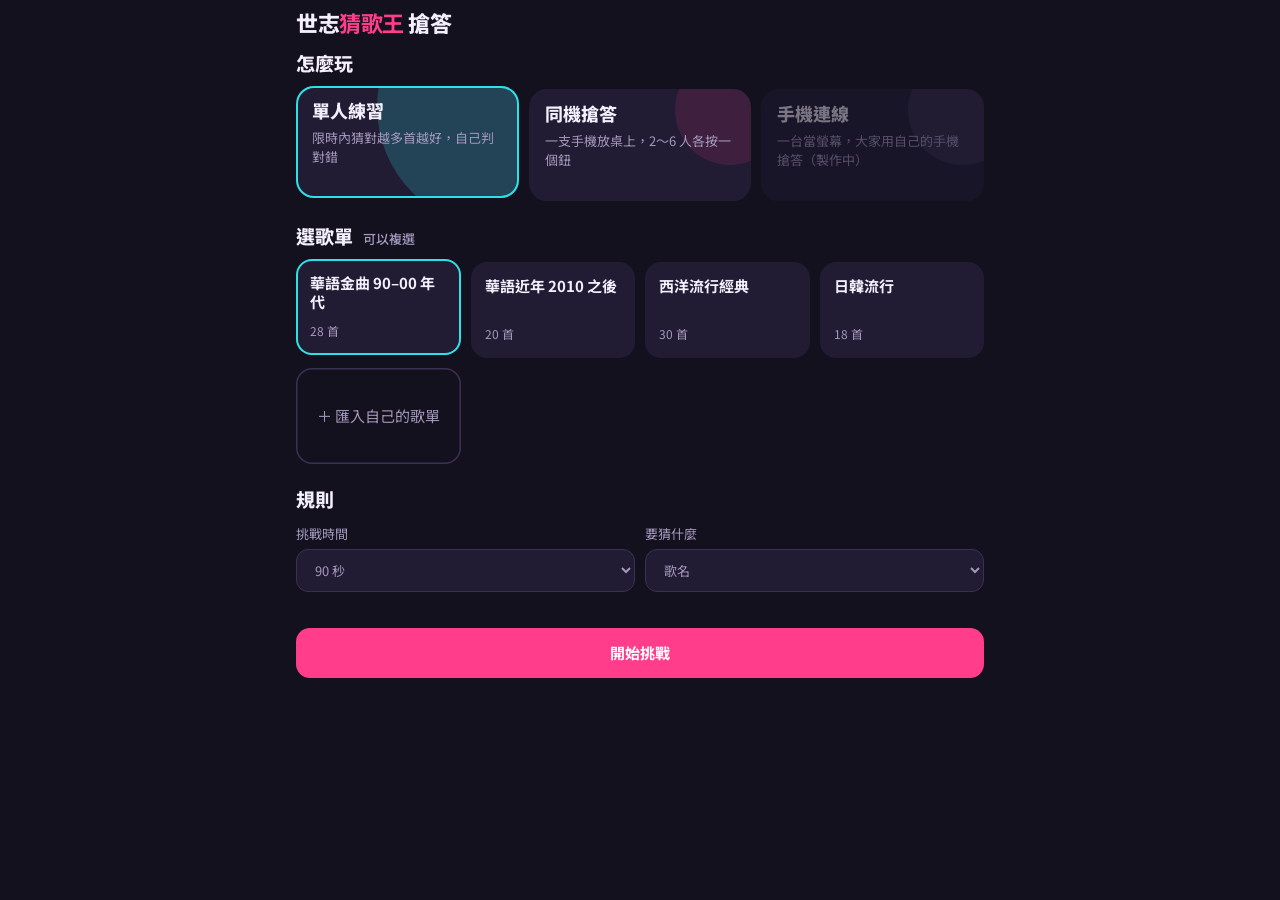
==== commit d583c8eb: "換上新 logo，遊戲名稱改為世志猜歌王" ====
--- a/classic.html
+++ b/classic.html
@@ -4,7 +4,9 @@
 <meta charset="utf-8">
 <meta name="viewport" content="width=device-width,initial-scale=1,viewport-fit=cover,user-scalable=no">
 <meta name="theme-color" content="#14111f">
-<title>朋友版 Hitster（舊版）</title>
+<title>世志猜歌王（舊版）</title>
+<link rel="icon" type="image/png" sizes="48x48" href="assets/favicon.png">
+<link rel="apple-touch-icon" href="assets/apple-touch-icon.png">
 <link rel="preconnect" href="https://fonts.googleapis.com">
 <link rel="preconnect" href="https://fonts.gstatic.com" crossorigin>
 <link rel="stylesheet" href="https://fonts.googleapis.com/css2?family=Bricolage+Grotesque:opsz,wght@12..96,500;12..96,800&family=Noto+Sans+TC:wght@400;500;700;900&display=swap">
@@ -258,7 +260,7 @@
 <body>
 <div class="app">
   <header class="top">
-    <div class="logo">HIT<b>STER</b> 搶答</div>
+    <div class="logo">世志<b>猜歌王</b> 搶答</div>
     <button id="quitBtn" class="linkbtn" hidden>結束這局</button>
   </header>
 
